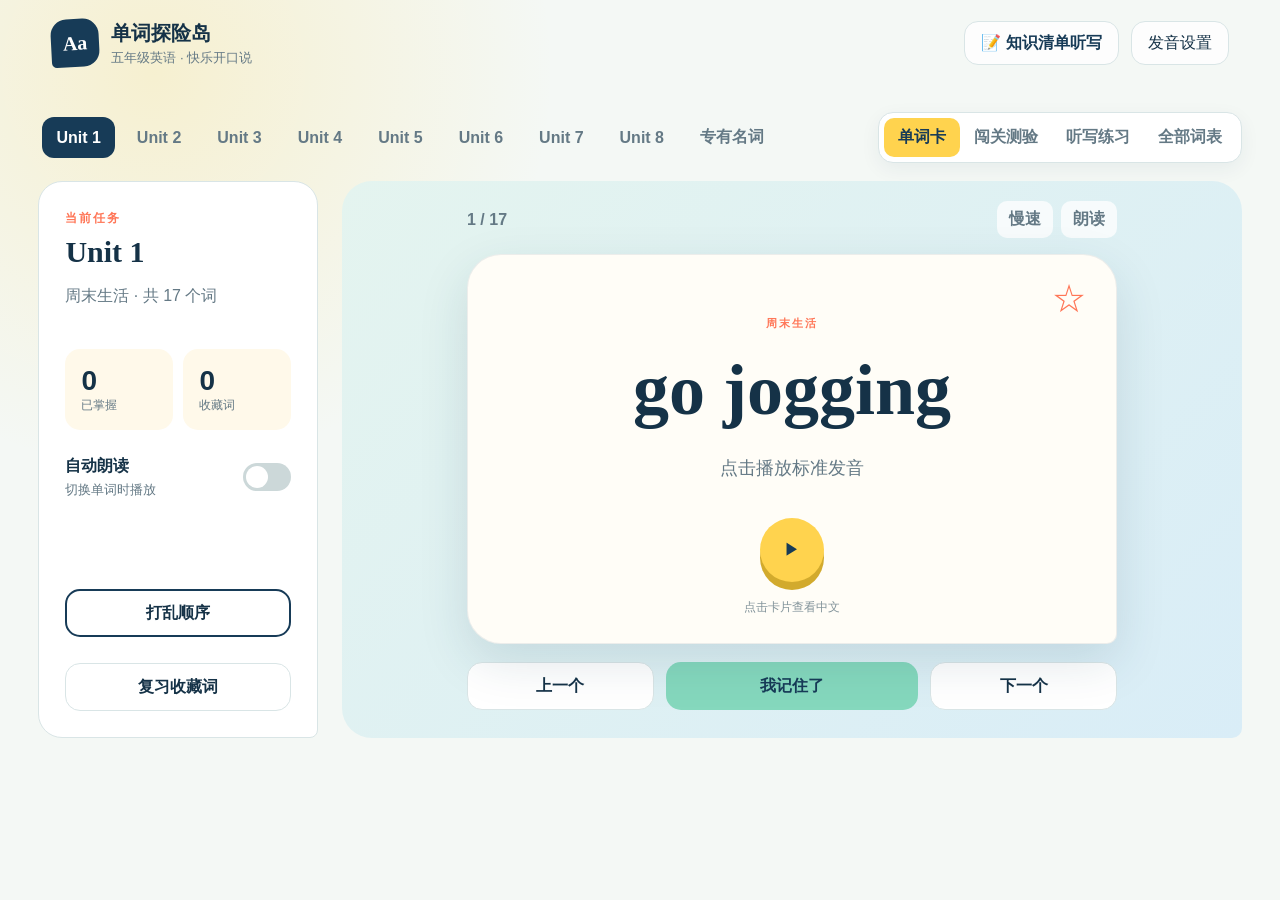
==== index.html @ b45df516 "feat: 优化听写卡片交互，添加重来本组按钮并更新相关逻辑" ====
<!doctype html>
<html lang="zh-CN">
<head>
  <meta charset="utf-8">
  <meta name="viewport" content="width=device-width, initial-scale=1">
  <meta name="theme-color" content="#173b57">
  <title>单词探险岛｜五年级英语</title>
  <link rel="stylesheet" href="styles.css">
</head>
<body>
  <div class="app-shell" data-screen-label="单词学习主页">
    <header class="topbar">
      <a class="brand" href="#" aria-label="回到首页">
        <span class="brand-mark" aria-hidden="true">Aa</span>
        <span><strong>单词探险岛</strong><small>五年级英语 · 快乐开口说</small></span>
      </a>
      <div class="top-actions">
        <a class="icon-button" href="zs.html" style="text-decoration:none;display:inline-flex;align-items:center;font-weight:700;color:var(--navy);gap:6px;" title="前往知识清单听写">📝 知识清单听写</a>
        <button class="icon-button" id="voiceSettingsBtn" type="button" aria-label="发音设置">发音设置</button>
      </div>
    </header>

    <main>
      <section class="control-deck" aria-label="学习控制">
        <div class="unit-tabs" id="unitTabs" role="tablist" aria-label="选择单元"></div>
        <div class="mode-switch" role="group" aria-label="学习模式">
          <button class="mode-button active" data-mode="learn" type="button">单词卡</button>
          <button class="mode-button" data-mode="quiz" type="button">闯关测验</button>
          <button class="mode-button" data-mode="dictation" type="button">听写练习</button>
          <button class="mode-button" data-mode="list" type="button">全部词表</button>
        </div>
      </section>

      <section id="learnView" class="learning-layout view active" aria-label="单词卡学习">
        <aside class="session-panel">
          <div><span class="panel-label">当前任务</span><h2 id="unitHeading">Unit 1</h2><p id="unitCount"></p></div>
          <div class="session-stats">
            <div><strong id="knownCount">0</strong><span>已掌握</span></div>
            <div><strong id="savedCount">0</strong><span>收藏词</span></div>
          </div>
          <label class="toggle-row"><span><strong>自动朗读</strong><small>切换单词时播放</small></span><input id="autoSpeak" type="checkbox"><i></i></label>
          <button class="shuffle-button" id="shuffleBtn" type="button">打乱顺序</button>
          <button class="nav-button" id="reviewBtn" type="button">复习收藏词</button>
        </aside>

        <div class="flashcard-stage">
          <div class="card-counter"><span id="cardPosition">1 / 1</span><div><button id="slowSpeakBtn" type="button">慢速</button><button id="speakBtn" type="button">朗读</button></div></div>
          <article class="flashcard" id="flashcard" tabindex="0" aria-label="单词卡，点击翻面" title="点击卡片翻面（空格）">
            <div class="card-face card-front">
              <button class="save-button" id="saveBtn" type="button" aria-label="收藏这个单词">☆</button>
              <span class="word-type" id="wordType">WORD</span>
              <h2 lang="en" id="wordText">go jogging</h2>
              <p class="phonetic" id="phoneticText">点击喇叭听发音</p>
              <button class="speaker-orb" id="cardSpeakBtn" type="button" aria-label="播放发音" title="播放发音（P）"><span aria-hidden="true">▶</span></button>
              <p class="flip-hint">点击卡片查看中文</p>
            </div>
            <div class="card-face card-back">
              <span class="word-type">MEANING</span>
              <h2 id="meaningText">去慢跑</h2>
              <p lang="en" id="backWord">go jogging</p>
              <button class="example-speak" id="exampleSpeakBtn" type="button" title="再听一遍（P）">再听一遍</button>
              <p class="flip-hint">点击卡片返回英文</p>
            </div>
          </article>
          <div class="card-actions">
            <button class="nav-button" id="prevBtn" type="button" title="上一个（←）">上一个</button>
            <button class="master-button" id="masterBtn" type="button">我记住了</button>
            <button class="nav-button" id="nextBtn" type="button" title="下一个（→）">下一个</button>
          </div>
        </div>
      </section>

      <section id="quizView" class="quiz-view view" aria-label="单词闯关测验">
        <div class="quiz-header"><div><span class="panel-label">QUICK CHALLENGE</span><h2>三选一闯关</h2></div><div class="quiz-score"><strong id="quizScore">0</strong><span>连续答对</span></div></div>
        <div class="quiz-card">
          <p id="quizPromptLabel">请选择正确的中文意思</p>
          <button class="quiz-word" id="quizSpeakBtn" type="button"><span id="quizWord">weekend</span><small>点击听发音</small></button>
          <div class="answer-grid" id="answerGrid"></div>
          <div class="quiz-feedback" id="quizFeedback" aria-live="polite"></div>
          <button class="primary-button quiz-next" id="quizNextBtn" type="button">下一题</button>
        </div>
      </section>

      <section id="dictationView" class="dictation-view paper-dictation view" aria-label="全册顺序听写">
        <div class="dictation-header">
          <div><span class="panel-label">LISTEN &amp; WRITE</span><h2 id="dictationTitle">全册顺序听写</h2><p>所有单词按原顺序，每 5 个一组。每个中文自动播报两遍。</p></div>
          <div class="dictation-settings">
            <label>分组<select id="dictationGroupSelect"></select></label>
            <label>两遍间隔<select id="dictationRepeatDelay"><option value="800">0.8 秒</option><option value="1200" selected>1.2 秒</option><option value="1800">1.8 秒</option></select></label>
            <label>下一词等待<select id="dictationNextDelay"><option value="3000">3 秒</option><option value="5000" selected>5 秒</option><option value="8000">8 秒</option><option value="12000">12 秒</option></select></label>
          </div>
        </div>
        <div class="flashcard-stage dictation-stage">
          <div class="card-counter dictation-meta"><strong id="dictationGroupLabel">第 1 组</strong><span><i id="dictationStatus"></i><b id="dictationPosition">1 / 5</b><button class="dictation-restart-btn" id="dictationRestartBtn" type="button" title="重来本组" aria-label="重来本组">↺</button></span></div>
          <div class="dictation-progress" id="dictationProgress" aria-hidden="true"></div>

          <article class="flashcard dictation-flashcard" id="dictationFlashcard" tabindex="0" aria-label="中文题目，点击卡片查看英文" title="点击卡片翻转（空格）">
            <div class="card-face card-front" id="dictationFront" aria-hidden="false">
              <span class="word-type">中文提示</span>
              <h2 id="dictationMeaning">去慢跑</h2>
              <button class="speaker-orb" id="dictationSpeakBtn" type="button" aria-label="重听中文两遍" title="重听中文两遍（R）"><span aria-hidden="true">▶</span></button>
              <p class="flip-hint">点击卡片查看英文</p>
            </div>
            <div class="card-face card-back" id="dictationAnswer" aria-hidden="true" aria-live="polite" inert>
              <span class="word-type">英文答案</span>
              <h2 lang="en" id="dictationWord">go jogging</h2>
              <button class="example-speak" id="dictationEnglishSpeakBtn" type="button" title="听英文发音（P）">听英文发音</button>
              <p class="flip-hint">点击卡片返回中文</p>
            </div>
          </article>

          <div class="card-actions dictation-actions">
            <button class="nav-button" id="dictationPrevBtn" type="button" title="上一题（←）">上一题</button>
            <button class="master-button" id="dictationAutoBtn" type="button">开始自动听写</button>
            <button class="nav-button" id="dictationNextBtn" type="button" title="下一题（→）">下一题</button>
          </div>
        </div>
      </section>

      <section id="listView" class="list-view view" aria-label="全部单词列表">
        <div class="list-toolbar"><div><span class="panel-label">WORD LIBRARY</span><h2 id="listTitle">Unit 1 全部单词</h2></div><label class="search-box"><span>搜索</span><input id="searchInput" type="search" placeholder="输入英文或中文"></label></div>
        <div class="word-grid" id="wordGrid"></div>
      </section>
    </main>
  </div>

  <dialog id="voiceDialog">
    <form method="dialog">
      <div class="dialog-head"><div><span class="panel-label">VOICE</span><h2>发音设置</h2></div><button value="cancel" aria-label="关闭">×</button></div>
      <label>口音<select id="accentSelect"><option value="en-US">美式英语</option><option value="en-GB">英式英语</option></select></label>
      <label>语速<input id="rateRange" type="range" min="0.45" max="1.1" value="0.70" step="0.05"><output id="rateOutput">0.70×</output></label>
      <p>发音由浏览器语音引擎提供，不需要上传录音。</p>
      <button class="primary-button" value="confirm">完成</button>
    </form>
  </dialog>

  <div class="toast" id="toast" role="status" aria-live="polite"></div>
  <script src="words.js"></script>
  <script src="flashcard.js"></script>
  <script src="app.js"></script>
</body>
</html>
---- styles.css ----
:root {
  --navy:#173b57;
  --ink:#153247;
  --cream:#fff9ea;
  --paper:#fffdf7;
  --yellow:#ffd34e;
  --orange:#ff7657;
  --mint:#85d8bd;
  --blue:#6fbde2;
  --line:#d9e5e6;
  --muted:#647985;
  --shadow:0 18px 50px rgba(23,59,87,.13);
  font-family:"Avenir Next","Trebuchet MS",-apple-system,"PingFang SC","Microsoft YaHei",sans-serif;
  color:var(--ink);
  background:#f4f8f5
}

* {
  box-sizing:border-box
}

body {
  margin:0;
  min-width:320px;
  background:radial-gradient(circle at 12% 8%,rgba(255,211,78,.22),transparent 25rem),#f4f8f5
}

button,input,select {
  font:inherit
}

button {
  color:inherit
}

button:focus-visible,input:focus-visible,select:focus-visible,.flashcard:focus-visible {
  outline:4px solid rgba(255,118,87,.35);
  outline-offset:3px
}

.app-shell {
  max-width:1500px;
  margin:auto;
  min-height:100vh
}

.topbar {
  height:86px;
  padding:0 clamp(20px,4vw,64px);
  display:flex;
  align-items:center;
  justify-content:space-between
}

.brand {
  display:flex;
  align-items:center;
  gap:12px;
  color:inherit;
  text-decoration:none
}

.brand-mark {
  display:grid;
  place-items:center;
  width:48px;
  height:48px;
  background:var(--navy);
  color:white;
  border-radius:16px 16px 16px 5px;
  font:900 20px/1 Georgia,serif;
  transform:rotate(-3deg)
}

.brand strong,.brand small {
  display:block
}

.brand strong {
  font-size:20px
}

.brand small {
  color:var(--muted);
  margin-top:2px
}

.top-actions {
  display:flex;
  gap:12px;
  align-items:center
}

.icon-button {
  border:1px solid var(--line);
  background:rgba(255,255,255,.8);
  height:44px;
  border-radius:14px;
  cursor:pointer;
  padding:0 16px
}

.hero {
  margin:0 clamp(16px,3vw,48px);
  padding:clamp(28px,5vw,70px);
  background:var(--navy);
  color:white;
  border-radius:38px 38px 12px 38px;
  display:grid;
  grid-template-columns:1.05fr .95fr;
  gap:clamp(32px,6vw,90px);
  position:relative;
  overflow:hidden
}

.hero:after {
  content:"";
  position:absolute;
  width:310px;
  height:310px;
  border:2px dashed rgba(255,255,255,.16);
  border-radius:50%;
  right:-110px;
  top:-130px
}

.eyebrow,.panel-label {
  letter-spacing:.15em;
  font-weight:900;
  font-size:12px
}

.eyebrow {
  color:var(--yellow)
}

.hero h1 {
  font-family:Georgia,"Songti SC",serif;
  font-size:clamp(42px,6vw,76px);
  line-height:.98;
  margin:16px 0 24px;
  letter-spacing:-.045em
}

.hero h1 em {
  font-style:normal;
  color:var(--yellow)
}

.hero-copy>p:last-of-type {
  max-width:520px;
  color:#d9e8ec;
  font-size:17px;
  line-height:1.8
}

.hero-actions {
  display:flex;
  gap:12px;
  flex-wrap:wrap;
  margin-top:30px
}

.primary-button,.secondary-button,.shuffle-button,.nav-button,.master-button {
  min-height:48px;
  border-radius:15px;
  border:0;
  padding:0 22px;
  font-weight:900;
  cursor:pointer
}

.primary-button {
  background:var(--yellow);
  color:var(--navy);
  box-shadow:0 7px 0 #cba42b
}

.secondary-button {
  background:transparent;
  color:white;
  border:1px solid rgba(255,255,255,.35)
}

.route-card {
  align-self:center;
  background:var(--paper);
  color:var(--ink);
  padding:28px;
  border-radius:26px 26px 8px 26px;
  box-shadow:0 28px 60px rgba(0,0,0,.18);
  position:relative;
  z-index:1
}

.route-meta {
  display:flex;
  justify-content:space-between;
  font-weight:800
}

.route-track {
  height:12px;
  background:#dfeaec;
  border-radius:99px;
  margin:40px 0 22px;
  position:relative
}

.route-fill {
  height:100%;
  width:0;
  background:var(--orange);
  border-radius:inherit;
  transition:width .5s
}

.route-boat {
  position:absolute;
  top:50%;
  left:0;
  transform:translate(-50%,-50%) rotate(-8deg);
  display:grid;
  place-items:center;
  width:38px;
  height:38px;
  background:var(--yellow);
  border:3px solid var(--paper);
  border-radius:50%;
  color:var(--navy);
  transition:left .5s
}

.route-stops {
  display:flex;
  gap:4px
}

.route-stops span {
  flex:1;
  min-width:0;
  text-align:center;
  font-size:10px;
  color:var(--muted);
  font-weight:800
}

.route-card p {
  margin:24px 0 0;
  color:var(--muted);
  line-height:1.6
}

.control-deck {
  margin:26px clamp(16px,3vw,48px) 18px;
  display:flex;
  justify-content:space-between;
  gap:20px;
  align-items:center
}

.unit-tabs {
  display:flex;
  gap:8px;
  overflow:auto;
  padding:4px
}

.unit-tab,.mode-button {
  border:0;
  background:transparent;
  cursor:pointer;
  white-space:nowrap;
  font-weight:800
}

.unit-tab {
  padding:10px 14px;
  border-radius:12px;
  color:var(--muted)
}

.unit-tab.active {
  background:var(--navy);
  color:white
}

.mode-switch {
  display:flex;
  background:white;
  border:1px solid var(--line);
  padding:5px;
  border-radius:15px;
  box-shadow:0 6px 20px rgba(23,59,87,.06)
}

.mode-button {
  padding:9px 14px;
  border-radius:10px;
  color:var(--muted)
}

.mode-button.active {
  background:var(--yellow);
  color:var(--navy)
}

.view {
  display:none
}

.view.active {
  display:grid
}

.learning-layout {
  grid-template-columns:280px minmax(0,1fr);
  gap:24px;
  margin:0 clamp(16px,3vw,48px) 50px
}

.session-panel {
  background:white;
  border:1px solid var(--line);
  border-radius:24px 24px 8px 24px;
  padding:26px;
  display:flex;
  flex-direction:column;
  gap:26px
}

.panel-label {
  color:var(--orange)
}

.session-panel h2,.list-toolbar h2,.quiz-header h2 {
  font:800 30px/1.15 Georgia,"Songti SC",serif;
  margin:8px 0
}

.session-panel p {
  color:var(--muted)
}

.session-stats {
  display:grid;
  grid-template-columns:1fr 1fr;
  gap:10px
}

.session-stats div {
  background:var(--cream);
  padding:16px;
  border-radius:15px
}

.session-stats strong,.session-stats span {
  display:block
}

.session-stats strong {
  font-size:28px
}

.session-stats span {
  font-size:12px;
  color:var(--muted)
}

.toggle-row {
  display:flex;
  justify-content:space-between;
  align-items:center;
  cursor:pointer
}

.toggle-row strong,.toggle-row small {
  display:block
}

.toggle-row small {
  color:var(--muted);
  margin-top:4px
}

.toggle-row input {
  position:absolute;
  opacity:0
}

.toggle-row i {
  width:48px;
  height:28px;
  background:#ccd8d9;
  border-radius:99px;
  position:relative;
  transition:.2s
}

.toggle-row i:after {
  content:"";
  position:absolute;
  width:22px;
  height:22px;
  background:white;
  border-radius:50%;
  left:3px;
  top:3px;
  transition:.2s
}

.toggle-row input:checked+i {
  background:var(--mint)
}

.toggle-row input:checked+i:after {
  left:23px
}

.shuffle-button {
  margin-top:auto;
  background:white;
  border:2px solid var(--navy)
}

.flashcard-stage {
  min-width:0;
  background:linear-gradient(135deg,#e4f4ef,#d9edf7);
  border-radius:30px 30px 10px 30px;
  padding:20px clamp(18px,4vw,48px) 28px;
  display:flex;
  flex-direction:column;
  align-items:center
}

.card-counter {
  width:min(100%,650px);
  display:flex;
  justify-content:space-between;
  align-items:center;
  color:var(--muted);
  font-weight:800
}

.card-counter div {
  display:flex;
  gap:8px
}

.card-counter button {
  border:0;
  background:rgba(255,255,255,.75);
  padding:8px 12px;
  border-radius:10px;
  cursor:pointer
}

.flashcard {
  width:min(100%,650px);
  height:390px;
  margin:16px auto 18px;
  position:relative;
  transform-style:preserve-3d;
  transition:transform .5s;
  cursor:pointer
}

.flashcard.flipped {
  transform:rotateY(180deg)
}

.card-face {
  position:absolute;
  inset:0;
  backface-visibility:hidden;
  background:var(--paper);
  border-radius:34px 34px 10px 34px;
  box-shadow:var(--shadow);
  display:flex;
  flex-direction:column;
  align-items:center;
  justify-content:center;
  padding:38px;
  text-align:center;
  border:1px solid rgba(23,59,87,.08)
}

.card-back {
  transform:rotateY(180deg);
  background:var(--navy);
  color:white
}

.save-button {
  position:absolute;
  right:24px;
  top:20px;
  border:0;
  background:transparent;
  font-size:34px;
  color:var(--orange);
  cursor:pointer
}

.save-button.saved {
  color:var(--orange)
}

.word-type {
  font-size:11px;
  letter-spacing:.18em;
  font-weight:900;
  color:var(--orange)
}

.card-face h2 {
  font:800 clamp(42px,6vw,72px)/1.05 Georgia,"Times New Roman",serif;
  margin:22px 0 10px;
  max-width:100%;
  overflow-wrap:anywhere
}

.card-back h2 {
  font-family:"Avenir Next","PingFang SC",sans-serif;
  font-size:clamp(34px,5vw,56px)
}

.phonetic,.card-back>p {
  color:var(--muted);
  font-size:18px
}

.card-back>p {
  color:#cfe0e7
}

.speaker-orb {
  width:64px;
  height:64px;
  border-radius:50%;
  border:0;
  background:var(--yellow);
  color:var(--navy);
  cursor:pointer;
  box-shadow:0 8px 0 #d2aa2d;
  margin-top:20px
}

.example-speak {
  border:1px solid rgba(255,255,255,.35);
  color:white;
  background:transparent;
  border-radius:12px;
  padding:10px 16px;
  cursor:pointer
}

.flip-hint {
  position:absolute;
  bottom:15px!important;
  font-size:12px!important;
  color:#82939a!important
}

.card-actions {
  display:grid;
  grid-template-columns:1fr 1.35fr 1fr;
  gap:12px;
  width:min(100%,650px)
}

.nav-button {
  background:white;
  border:1px solid var(--line)
}

.master-button {
  background:var(--mint);
  color:var(--navy)
}

.master-button.mastered {
  background:var(--navy);
  color:white
}

.quiz-view,.list-view {
  margin:0 clamp(16px,3vw,48px) 50px
}

.quiz-view.active {
  display:block
}

.quiz-header,.list-toolbar {
  display:flex;
  justify-content:space-between;
  align-items:end;
  margin:30px 0 18px
}

.quiz-score {
  background:var(--yellow);
  padding:12px 20px;
  border-radius:16px;
  text-align:center
}

.quiz-score strong,.quiz-score span {
  display:block
}

.quiz-score strong {
  font-size:28px
}

.quiz-score span {
  font-size:11px
}

.quiz-card {
  max-width:780px;
  margin:auto;
  background:white;
  border:1px solid var(--line);
  border-radius:30px 30px 10px 30px;
  padding:clamp(24px,5vw,56px);
  text-align:center;
  box-shadow:var(--shadow)
}

.quiz-card>p {
  color:var(--muted)
}

.quiz-word {
  border:0;
  background:transparent;
  display:flex;
  flex-direction:column;
  margin:20px auto 36px;
  cursor:pointer
}

.quiz-word span {
  font:800 clamp(38px,6vw,64px)/1.1 Georgia,serif
}

.quiz-word small {
  color:var(--orange);
  margin-top:8px
}

.answer-grid {
  display:grid;
  grid-template-columns:repeat(3,1fr);
  gap:12px
}

.answer-button {
  min-height:80px;
  border:2px solid var(--line);
  background:var(--paper);
  border-radius:16px;
  padding:12px;
  cursor:pointer;
  font-weight:800
}

.answer-button:hover {
  border-color:var(--blue)
}

.answer-button.correct {
  background:#d8f4e7;
  border-color:#54b98e
}

.answer-button.wrong {
  background:#ffe1dc;
  border-color:var(--orange)
}

.quiz-feedback {
  min-height:48px;
  padding:15px;
  font-weight:800
}

.quiz-next {
  display:none;
  margin:auto
}

.quiz-next.show {
  display:block
}

.list-view.active {
  display:block
}

.search-box {
  display:flex;
  align-items:center;
  gap:10px;
  background:white;
  border:1px solid var(--line);
  padding:8px 14px;
  border-radius:14px
}

.search-box span {
  font-size:12px;
  color:var(--muted)
}

.search-box input {
  border:0;
  outline:0;
  background:transparent;
  min-width:220px
}

.word-grid {
  display:grid;
  grid-template-columns:repeat(3,1fr);
  gap:12px
}

.word-row {
  background:white;
  border:1px solid var(--line);
  padding:17px;
  border-radius:16px;
  display:grid;
  grid-template-columns:1fr auto;
  gap:8px;
  align-items:center
}

.word-row strong,.word-row span {
  display:block
}

.word-row strong {
  font-family:Georgia,serif;
  font-size:19px
}

.word-row span {
  color:var(--muted);
  margin-top:5px
}

.word-row button {
  width:42px;
  height:42px;
  border-radius:50%;
  border:0;
  background:var(--cream);
  cursor:pointer
}

dialog {
  border:0;
  border-radius:26px;
  padding:0;
  box-shadow:0 30px 90px rgba(0,0,0,.25);
  width:min(90vw,460px)
}

dialog::backdrop {
  background:rgba(12,35,50,.55);
  backdrop-filter:blur(4px)
}

dialog form {
  padding:28px;
  display:grid;
  gap:22px
}

.dialog-head {
  display:flex;
  justify-content:space-between
}

.dialog-head h2 {
  margin:5px 0
}

.dialog-head button {
  border:0;
  background:transparent;
  font-size:28px;
  cursor:pointer
}

dialog label {
  display:grid;
  gap:9px;
  font-weight:800
}

dialog select {
  padding:12px;
  border:1px solid var(--line);
  border-radius:12px;
  background:white
}

dialog output {
  color:var(--orange)
}

dialog p {
  font-size:13px;
  color:var(--muted);
  line-height:1.6
}

.toast {
  position:fixed;
  left:50%;
  bottom:24px;
  transform:translate(-50%,30px);
  background:var(--navy);
  color:white;
  padding:12px 20px;
  border-radius:14px;
  opacity:0;
  pointer-events:none;
  transition:.25s;
  z-index:10
}

.toast.show {
  opacity:1;
  transform:translate(-50%,0)
}

@media(max-width:900px) {
  .hero {
    grid-template-columns:1fr
  }
  .learning-layout {
    grid-template-columns:1fr
  }
  .session-panel {
    display:grid;
    grid-template-columns:1fr 1fr;
    align-items:center
  }
  .session-panel .shuffle-button {
    margin:0
  }
  .control-deck {
    align-items:stretch;
    flex-direction:column
  }
  .word-grid {
    grid-template-columns:repeat(2,1fr)
  }
}

@media(max-width:620px) {
  .topbar {
    height:74px
  }
  .brand small,.icon-button {
    display:none
  }
  .hero {
    border-radius:26px 26px 8px 26px;
    padding:28px 22px
  }
  .hero h1 {
    font-size:42px
  }
  .hero-actions>* {
    width:100%
  }
  .route-card {
    padding:20px
  }
  .control-deck {
    margin-top:14px
  }
  .mode-switch>* {
    flex:1
  }
  .mode-button {
    font-size:13px;
    padding:9px 7px
  }
  .learning-layout {
    gap:12px
  }
  .session-panel {
    grid-template-columns:1fr 1fr;
    padding:18px;
    gap:14px
  }
  .session-panel>div:first-child,.toggle-row {
    grid-column:1/-1
  }
  .flashcard-stage {
    padding:14px 12px 22px
  }
  .flashcard {
    height:360px
  }
  .card-face {
    padding:26px 18px
  }
  .card-actions {
    grid-template-columns:1fr 1fr
  }
  .master-button {
    grid-column:1/-1;
    grid-row:1
  }
  .answer-grid {
    grid-template-columns:1fr
  }
  .quiz-header,.list-toolbar {
    align-items:stretch;
    flex-direction:column;
    gap:12px
  }
  .search-box input {
    min-width:0;
    width:100%
  }
  .word-grid {
    grid-template-columns:1fr
  }
  .route-stops span {
    font-size:8px
  }
}

@media(prefers-reduced-motion:reduce) {
  * {
    scroll-behavior:auto!important;
    transition:none!important
  }
}

.control-deck.dictation-mode {
  justify-content:flex-end
}

.control-deck.dictation-mode .unit-tabs {
  display:none
}

.dictation-view {
  margin:0 clamp(16px,3vw,48px) 50px
}

.dictation-view.active {
  display:block
}

.dictation-header {
  display:flex;
  justify-content:space-between;
  align-items:end;
  gap:24px;
  margin:30px 0 18px
}

.dictation-header h2 {
  font:800 30px/1.15 Georgia,"Songti SC",serif;
  margin:8px 0
}

.dictation-header p {
  margin:0;
  color:var(--muted)
}

.dictation-settings {
  display:flex;
  gap:10px;
  flex-wrap:wrap;
  justify-content:flex-end
}

.dictation-settings label {
  display:grid;
  gap:5px;
  color:var(--muted);
  font-size:11px;
  font-weight:800
}

.dictation-settings select {
  min-height:42px;
  border:1px solid var(--line);
  background:white;
  border-radius:12px;
  padding:0 12px;
  color:var(--ink);
  font-weight:800
}

.dictation-card {
  max-width:780px;
  margin:auto;
  background:linear-gradient(135deg,#fffdf7,#fff8df);
  border:1px solid var(--line);
  border-radius:30px 30px 10px 30px;
  padding:clamp(24px,5vw,54px);
  box-shadow:var(--shadow);
  text-align:center
}

.dictation-meta {
  display:flex;
  justify-content:space-between;
  color:var(--muted)
}

.dictation-meta span {
  display:flex;
  gap:12px;
  align-items:center
}

.dictation-meta i {
  font-style:normal;
  font-size:12px
}

.dictation-meta i.running {
  color:var(--orange);
  font-weight:900
}

.dictation-progress {
  display:grid;
  grid-template-columns:repeat(5,1fr);
  gap:8px;
  margin:18px 0 36px
}

.dictation-progress span {
  height:7px;
  border-radius:99px;
  background:#dce6e7
}

.dictation-progress span.current {
  background:var(--yellow)
}

.dictation-progress span.done {
  background:var(--mint)
}

.dictation-prompt {
  border:0;
  background:transparent;
  display:flex;
  flex-direction:column;
  align-items:center;
  margin:auto;
  cursor:pointer
}

.dictation-prompt span {
  font-weight:900;
  font-size:clamp(36px,6vw,62px);
  line-height:1.35
}

.dictation-prompt small {
  margin-top:12px;
  color:var(--orange)
}

.dictation-hint {
  color:var(--muted);
  margin:26px 0 16px
}

.dictation-answer {
  min-height:120px;
  background:var(--navy);
  color:white;
  border-radius:22px 22px 7px 22px;
  padding:20px;
  display:flex;
  flex-direction:column;
  align-items:center;
  justify-content:center;
  gap:8px;
  opacity:0;
  visibility:hidden;
  transform:translateY(8px);
  transition:.22s
}

.dictation-answer.show {
  opacity:1;
  visibility:visible;
  transform:none
}

.dictation-answer span {
  color:#cfe0e7;
  font-size:12px
}

.dictation-answer strong {
  font:800 clamp(28px,5vw,44px)/1.1 Georgia,serif
}

.dictation-answer button {
  border:1px solid rgba(255,255,255,.35);
  background:transparent;
  color:white;
  border-radius:10px;
  padding:8px 12px;
  cursor:pointer
}

.dictation-actions {
  display:grid;
  grid-template-columns:1fr 1.6fr 1fr;
  gap:12px;
  margin-top:20px
}

.dictation-restart-btn {
  display:inline-flex;
  align-items:center;
  justify-content:center;
  width:22px;
  height:22px;
  border:1px solid var(--line);
  background:var(--paper);
  color:var(--muted);
  border-radius:6px;
  font-size:13px;
  line-height:1;
  cursor:pointer;
  padding:0;
  transition:all .15s ease;
  vertical-align:middle;
}

.dictation-restart-btn:hover {
  color:var(--navy);
  border-color:var(--blue);
  background:white;
  transform:rotate(-45deg);
}

@media(max-width:620px) {
  .dictation-header {
    align-items:stretch;
    flex-direction:column
  }
  .dictation-settings {
    justify-content:stretch
  }
  .dictation-settings label {
    flex:1;
    min-width:120px
  }
  .dictation-card {
    padding:22px 16px
  }
  .dictation-actions {
    grid-template-columns:1fr 1fr
  }
  .dictation-actions .master-button {
    grid-column:1/-1;
    grid-row:1
  }
  .mode-switch {
    overflow-x:auto
  }
  .mode-button {
    min-width:max-content
  }
}

/* 两个听写页面共用卡片尺寸、排版与控制布局。 */
.paper-dictation .dictation-header {
  gap: 16px;
  margin: 20px 0 14px;
}

.paper-dictation .dictation-header h2 {
  font-size: clamp(22px, 2.2vw, 28px);
}

.paper-dictation .dictation-header p {
  font-size: 14px;
  line-height: 1.5;
}

.dictation-stage {
  max-width: 780px;
  margin: auto;
}

.paper-dictation .dictation-meta {
  flex-wrap: wrap;
  gap: 6px 12px;
  font-size: 14px;
}

.paper-dictation .dictation-meta > span {
  max-width: 100%;
  margin-left: auto;
  flex-wrap: wrap;
  justify-content: flex-end;
  gap: 4px 10px;
  text-align: right;
}

.paper-dictation .dictation-meta b {
  white-space: nowrap;
}

.paper-dictation .dictation-progress {
  width: min(100%, 650px);
  gap: 6px;
  margin: 12px 0 0;
}

.paper-dictation .dictation-badge {
  margin-bottom: 8px;
}

/* 沿用 styles.css 的翻转动画和固定高度，仅适配较长的短语与句型。 */
.dictation-flashcard .card-face h2 {
  font-size: clamp(24px, 3.4vw, 36px);
  line-height: 1.35;
  margin: 16px 0 8px;
  text-wrap: pretty;
}

.dictation-flashcard .card-front h2 {
  font-family: inherit;
}

.dictation-flashcard .card-back h2 {
  font-family: Georgia, "Times New Roman", serif;
  font-size: clamp(20px, 2.8vw, 32px);
}

.dictation-flashcard .flip-hint {
  margin: 0;
}

.dictation-flashcard .example-speak {
  min-height: 44px;
}

.paper-dictation .dictation-actions {
  margin-top: 0;
  grid-template-columns: minmax(0, 1fr) minmax(0, 1.6fr) minmax(0, 1fr);
  gap: 8px;
}

.paper-dictation .dictation-actions button {
  min-width: 0;
  min-height: 44px;
  padding: 10px 8px;
  font-size: 14px;
}

.paper-dictation .dictation-actions .master-button {
  grid-column: auto;
  grid-row: auto;
}

@media (max-width: 620px) {
  .paper-dictation .dictation-actions {
    gap: 6px;
  }
}
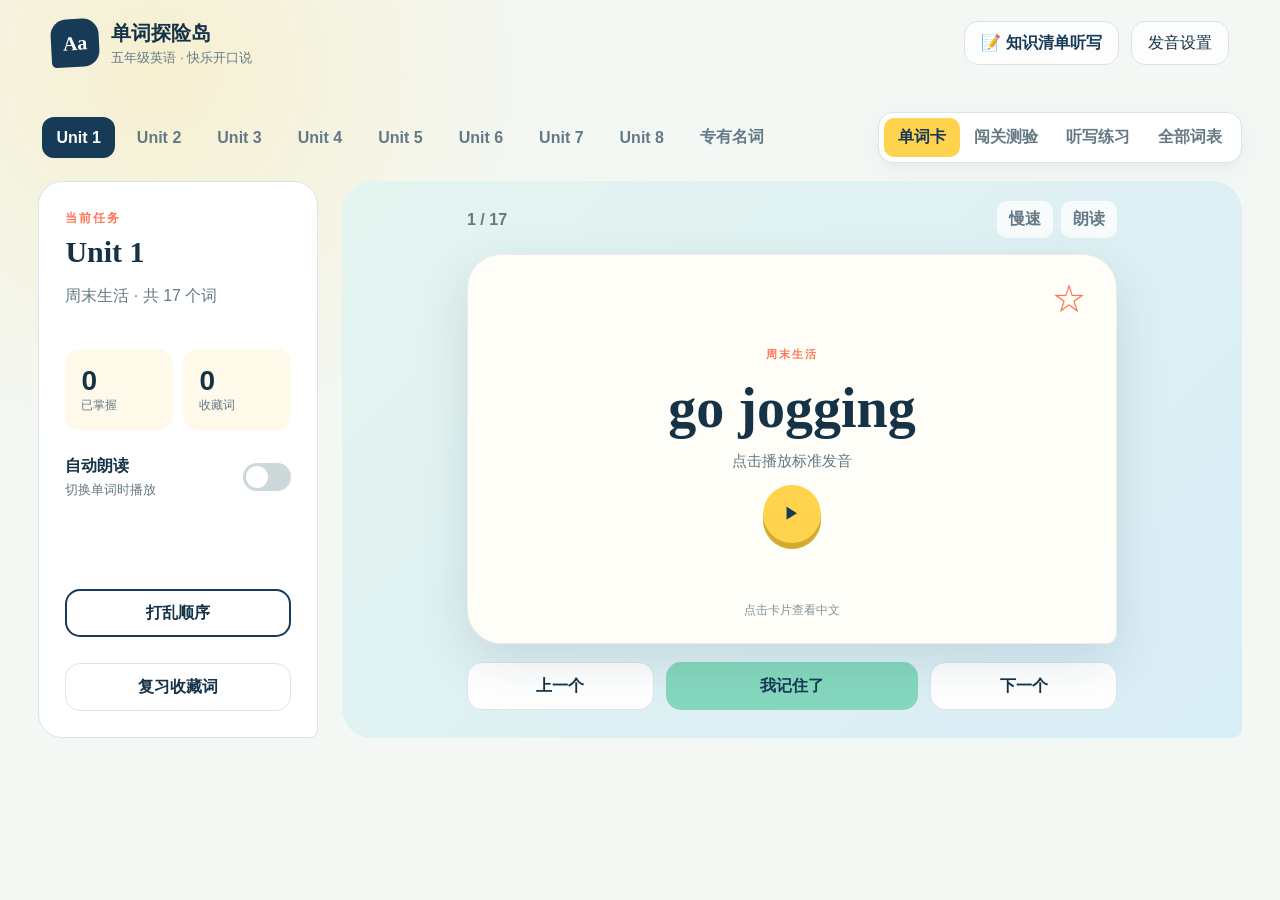
==== commit 2142c3ef: "feat: add speech synthesis support and print functionality - Introduced speech.js for handling speec" ====
--- a/index.html
+++ b/index.html
@@ -136,7 +136,9 @@
 
   <div class="toast" id="toast" role="status" aria-live="polite"></div>
   <script src="words.js"></script>
+  <script src="speech.js"></script>
   <script src="flashcard.js"></script>
+  <script src="dictation.js"></script>
   <script src="app.js"></script>
 </body>
 </html>
--- a/styles.css
+++ b/styles.css
@@ -480,7 +480,7 @@
   flex-direction:column;
   align-items:center;
   justify-content:center;
-  padding:38px;
+  padding:28px 24px 36px;
   text-align:center;
   border:1px solid rgba(23,59,87,.08)
 }
@@ -514,36 +514,56 @@
 }
 
 .card-face h2 {
-  font:800 clamp(42px,6vw,72px)/1.05 Georgia,"Times New Roman",serif;
-  margin:22px 0 10px;
+  font:800 clamp(32px,5vw,56px)/1.15 Georgia,"Times New Roman",serif;
+  margin:14px 0 6px;
   max-width:100%;
-  overflow-wrap:anywhere
+  overflow-wrap:anywhere;
+  text-wrap:pretty
+}
+
+.card-face h2.long-word {
+  font-size:clamp(24px,3.8vw,38px);
+  line-height:1.2
+}
+
+.card-face h2.xlong-word {
+  font-size:clamp(20px,3vw,28px);
+  line-height:1.25
 }
 
 .card-back h2 {
   font-family:"Avenir Next","PingFang SC",sans-serif;
-  font-size:clamp(34px,5vw,56px)
-}
-
-.phonetic,.card-back>p {
+  font-size:clamp(30px,4.5vw,46px);
+  margin:14px 0 6px
+}
+
+.card-back h2.long-meaning {
+  font-size:clamp(22px,3.2vw,32px)
+}
+
+.phonetic {
   color:var(--muted);
-  font-size:18px
+  font-size:15px;
+  margin:4px 0 0;
+  line-height:1.4
 }
 
 .card-back>p {
-  color:#cfe0e7
+  color:#cfe0e7;
+  font-size:16px;
+  margin:4px 0 12px
 }
 
 .speaker-orb {
-  width:64px;
-  height:64px;
+  width:58px;
+  height:58px;
   border-radius:50%;
   border:0;
   background:var(--yellow);
   color:var(--navy);
   cursor:pointer;
-  box-shadow:0 8px 0 #d2aa2d;
-  margin-top:20px
+  box-shadow:0 6px 0 #d2aa2d;
+  margin-top:14px
 }
 
 .example-speak {
@@ -557,9 +577,10 @@
 
 .flip-hint {
   position:absolute;
-  bottom:15px!important;
+  bottom:12px!important;
   font-size:12px!important;
-  color:#82939a!important
+  color:#82939a!important;
+  pointer-events:none
 }
 
 .card-actions {
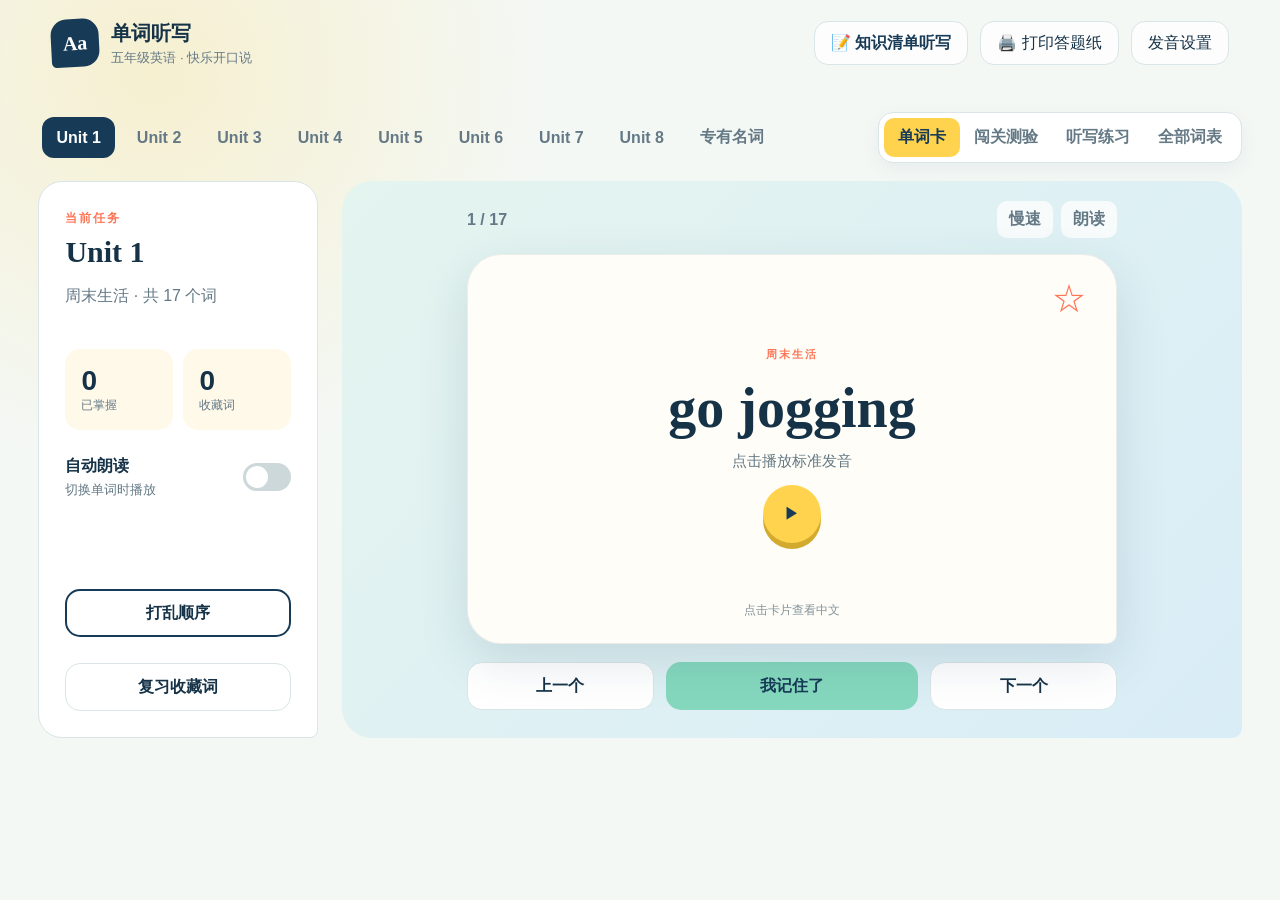
==== commit 69ef13fc: "feat: 添加打印答题纸功能，优化单词页和知识清单页的打印逻辑" ====
--- a/index.html
+++ b/index.html
@@ -4,7 +4,7 @@
   <meta charset="utf-8">
   <meta name="viewport" content="width=device-width, initial-scale=1">
   <meta name="theme-color" content="#173b57">
-  <title>单词探险岛｜五年级英语</title>
+  <title>单词听写｜五年级英语</title>
   <link rel="stylesheet" href="styles.css">
 </head>
 <body>
@@ -12,10 +12,11 @@
     <header class="topbar">
       <a class="brand" href="#" aria-label="回到首页">
         <span class="brand-mark" aria-hidden="true">Aa</span>
-        <span><strong>单词探险岛</strong><small>五年级英语 · 快乐开口说</small></span>
+        <span><strong>单词听写</strong><small>五年级英语 · 快乐开口说</small></span>
       </a>
       <div class="top-actions">
         <a class="icon-button" href="zs.html" style="text-decoration:none;display:inline-flex;align-items:center;font-weight:700;color:var(--navy);gap:6px;" title="前往知识清单听写">📝 知识清单听写</a>
+        <button class="icon-button" id="printSheetBtn" type="button" title="打印当前单元的单词听写答题纸（不含答案）">🖨️ 打印答题纸</button>
         <button class="icon-button" id="voiceSettingsBtn" type="button" aria-label="发音设置">发音设置</button>
       </div>
     </header>
@@ -135,10 +136,13 @@
   </dialog>
 
   <div class="toast" id="toast" role="status" aria-live="polite"></div>
+  <!-- 打印答题纸：仅在打印时显示，由 print.js 按单元生成 -->
+  <section class="print-sheet" id="printSheet" aria-hidden="true"></section>
   <script src="words.js"></script>
   <script src="speech.js"></script>
   <script src="flashcard.js"></script>
   <script src="dictation.js"></script>
+  <script src="print.js"></script>
   <script src="app.js"></script>
 </body>
 </html>
--- a/styles.css
+++ b/styles.css
@@ -1308,3 +1308,132 @@
     gap: 6px;
   }
 }
+
+/* 打印答题纸（两个页面共用，由 print.js 生成）：屏幕上隐藏，打印时只输出答题纸 */
+.print-sheet {
+  display: none;
+}
+
+@media print {
+  @page {
+    size: A4;
+    margin: 10mm 12mm 8mm;
+  }
+
+  html, body {
+    background: white !important;
+    color: #000;
+  }
+
+  .app-shell, dialog, .toast {
+    display: none !important;
+  }
+
+  .print-sheet {
+    display: block;
+    font-family: "PingFang SC", "Microsoft YaHei", "Songti SC", sans-serif;
+    color: #000;
+  }
+
+  .print-page {
+    break-after: page;
+    page-break-after: always;
+  }
+
+  .print-page:last-child {
+    break-after: auto;
+    page-break-after: auto;
+  }
+
+  .print-head {
+    display: flex;
+    justify-content: space-between;
+    align-items: flex-end;
+    gap: 16px;
+    border-bottom: 2px solid #000;
+    padding-bottom: 4px;
+    margin-bottom: 6px;
+  }
+
+  .print-head h1 {
+    font-size: 18px;
+    margin: 0;
+  }
+
+  .print-head p {
+    margin: 3px 0 0;
+    font-size: 12px;
+    color: #333;
+  }
+
+  .print-head .print-info {
+    font-size: 13px;
+    color: #000;
+    white-space: nowrap;
+  }
+
+  .print-section {
+    font-size: 14px;
+    font-weight: 800;
+    margin: 12px 0 5px;
+    break-after: avoid;
+  }
+
+  .print-note {
+    margin: 6px 0 0;
+    font-size: 12px;
+    color: #444;
+  }
+
+  /* 中文提示与书写线并排放在同一行，一个单元尽量控制在一页内 */
+  .print-list {
+    list-style: none;
+    margin: 0;
+    padding: 0;
+    display: grid;
+    gap: 3px 20px;
+  }
+
+  .print-double {
+    grid-template-columns: 1fr 1fr;
+  }
+
+  .print-item {
+    display: grid;
+    grid-template-columns: 22px auto minmax(38%, 1fr);
+    align-items: end;
+    column-gap: 5px;
+    font-size: 13.5px;
+    min-height: 30px;
+    break-inside: avoid;
+    page-break-inside: avoid;
+  }
+
+  .print-item b {
+    font-weight: 700;
+  }
+
+  .print-item b::after {
+    content: ".";
+  }
+
+  .print-zh {
+    line-height: 1.3;
+    padding-bottom: 3px;
+  }
+
+  .print-line {
+    height: 24px;
+    border-bottom: 1px solid #444;
+  }
+
+  /* 宽松版式：条目少的单词页用，行更高字略大 */
+  .print-roomy .print-item {
+    font-size: 15px;
+    min-height: 38px;
+  }
+
+  .print-roomy .print-line {
+    height: 30px;
+  }
+}
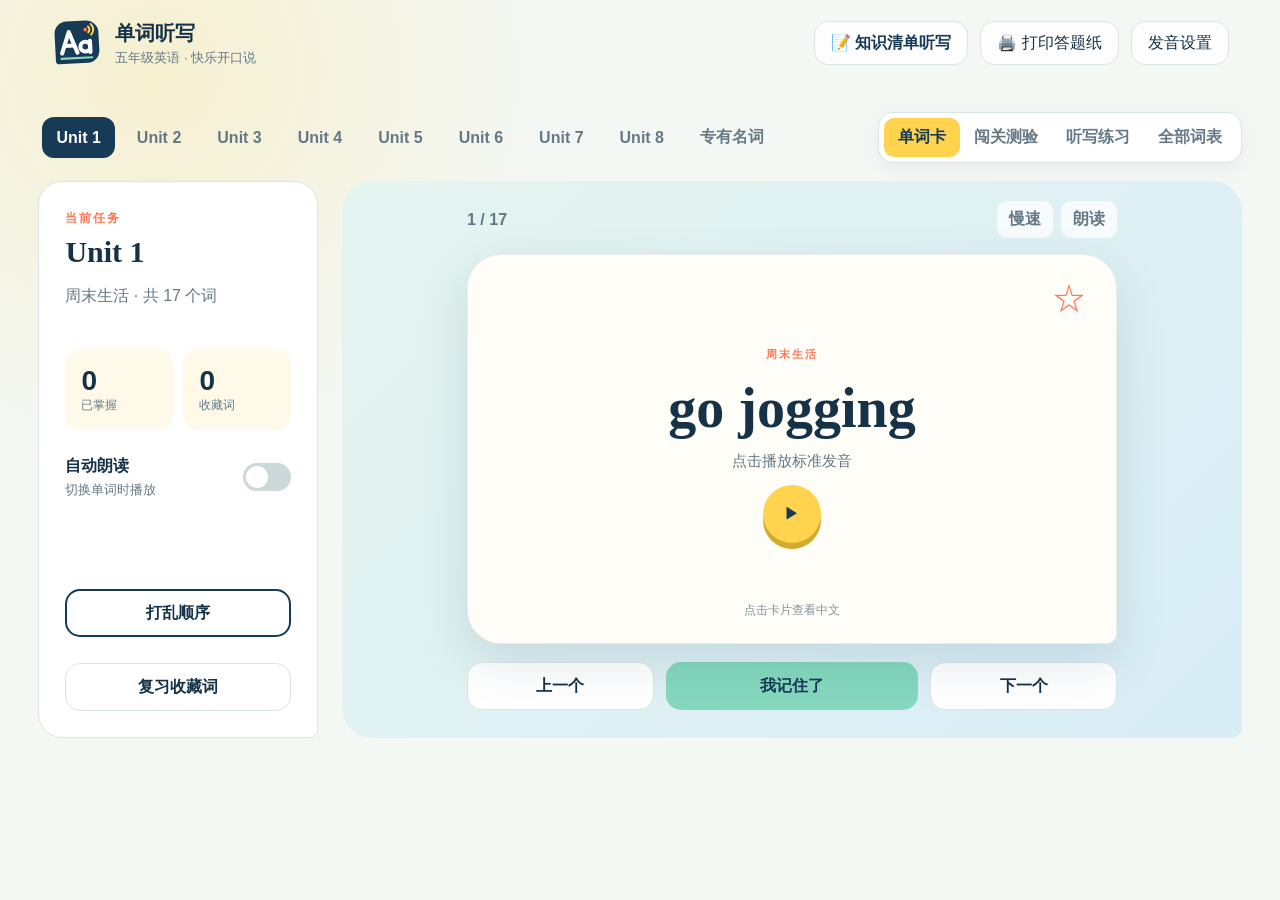
==== commit ca661da5: "feat: 添加图标和元数据，优化页面描述与分享功能" ====
--- a/index.html
+++ b/index.html
@@ -5,13 +5,49 @@
   <meta name="viewport" content="width=device-width, initial-scale=1">
   <meta name="theme-color" content="#173b57">
   <title>单词听写｜五年级英语</title>
+  <meta name="description" content="五年级英语单词听写 · 快乐开口说 · 单词卡 · 闯关测验 · 纸上听写 · 打印答题纸">
+  <meta name="apple-mobile-web-app-capable" content="yes">
+  <meta name="apple-mobile-web-app-status-bar-style" content="default">
+  <meta name="apple-mobile-web-app-title" content="单词听写">
+  <link rel="apple-touch-icon" href="logo-touch-icon.png?v=2">
+  <link rel="icon" href="logo.svg" type="image/svg+xml">
+  <link rel="alternate icon" href="logo-touch-icon.png?v=2" type="image/png">
+  <!-- 微信与社交分享元数据（全面支持 Open Graph、Schema.org 与国内浏览器） -->
+  <meta property="og:type" content="website">
+  <meta property="og:title" content="单词听写｜五年级英语">
+  <meta property="og:description" content="五年级英语单词听写 · 快乐开口说 · 单词卡 · 闯关测验 · 纸上听写 · 打印答题纸">
+  <meta property="og:image" content="logo.png?v=2">
+  <meta property="og:image:type" content="image/png">
+  <meta property="og:image:width" content="300">
+  <meta property="og:image:height" content="300">
+  <meta itemprop="name" content="单词听写｜五年级英语">
+  <meta itemprop="description" content="五年级英语单词听写 · 快乐开口说 · 单词卡 · 闯关测验 · 纸上听写 · 打印答题纸">
+  <meta itemprop="image" content="logo.png?v=2">
+  <meta name="thumbnail" content="logo.png?v=2">
+  <link rel="image_src" href="logo.png?v=2">
   <link rel="stylesheet" href="styles.css">
+  <script>
+    // 自动将分享 Meta 路径补全为当前访问环境的绝对 URL（兼容本地调试与线上部署）
+    (() => {
+      try {
+        const absUrl = new URL("logo.png?v=2", window.location.href).href;
+        document.querySelectorAll('meta[property="og:image"], meta[itemprop="image"], meta[name="thumbnail"], link[rel="image_src"]').forEach(el => {
+          if (el.tagName === "LINK") el.href = absUrl;
+          else el.content = absUrl;
+        });
+      } catch (e) {}
+    })();
+  </script>
 </head>
 <body>
+  <!-- 微信抓取首图：保留真实尺寸，图片使用当前相对路径 -->
+  <div style="position:absolute;top:-9999px;left:-9999px;overflow:hidden;" aria-hidden="true">
+    <img src="logo.png?v=2" width="300" height="300" alt="单词听写">
+  </div>
   <div class="app-shell" data-screen-label="单词学习主页">
     <header class="topbar">
       <a class="brand" href="#" aria-label="回到首页">
-        <span class="brand-mark" aria-hidden="true">Aa</span>
+        <img class="brand-mark" src="logo.svg" alt="" width="52" height="52">
         <span><strong>单词听写</strong><small>五年级英语 · 快乐开口说</small></span>
       </a>
       <div class="top-actions">
@@ -82,9 +118,9 @@
         </div>
       </section>
 
-      <section id="dictationView" class="dictation-view paper-dictation view" aria-label="全册顺序听写">
+      <section id="dictationView" class="dictation-view paper-dictation view" aria-label="按单元顺序听写">
         <div class="dictation-header">
-          <div><span class="panel-label">LISTEN &amp; WRITE</span><h2 id="dictationTitle">全册顺序听写</h2><p>所有单词按原顺序，每 5 个一组。每个中文自动播报两遍。</p></div>
+          <div><span class="panel-label">LISTEN &amp; WRITE</span><h2 id="dictationTitle">Unit 1 顺序听写</h2><p>当前单元的单词按原顺序，每 5 个一组。每个中文自动播报两遍。</p></div>
           <div class="dictation-settings">
             <label>分组<select id="dictationGroupSelect"></select></label>
             <label>两遍间隔<select id="dictationRepeatDelay"><option value="800">0.8 秒</option><option value="1200" selected>1.2 秒</option><option value="1800">1.8 秒</option></select></label>
--- a/styles.css
+++ b/styles.css
@@ -61,15 +61,10 @@
 }
 
 .brand-mark {
-  display:grid;
-  place-items:center;
-  width:48px;
-  height:48px;
-  background:var(--navy);
-  color:white;
-  border-radius:16px 16px 16px 5px;
-  font:900 20px/1 Georgia,serif;
-  transform:rotate(-3deg)
+  display:block;
+  flex:none;
+  width:52px;
+  height:52px
 }
 
 .brand strong,.brand small {
@@ -967,14 +962,6 @@
     scroll-behavior:auto!important;
     transition:none!important
   }
-}
-
-.control-deck.dictation-mode {
-  justify-content:flex-end
-}
-
-.control-deck.dictation-mode .unit-tabs {
-  display:none
 }
 
 .dictation-view {
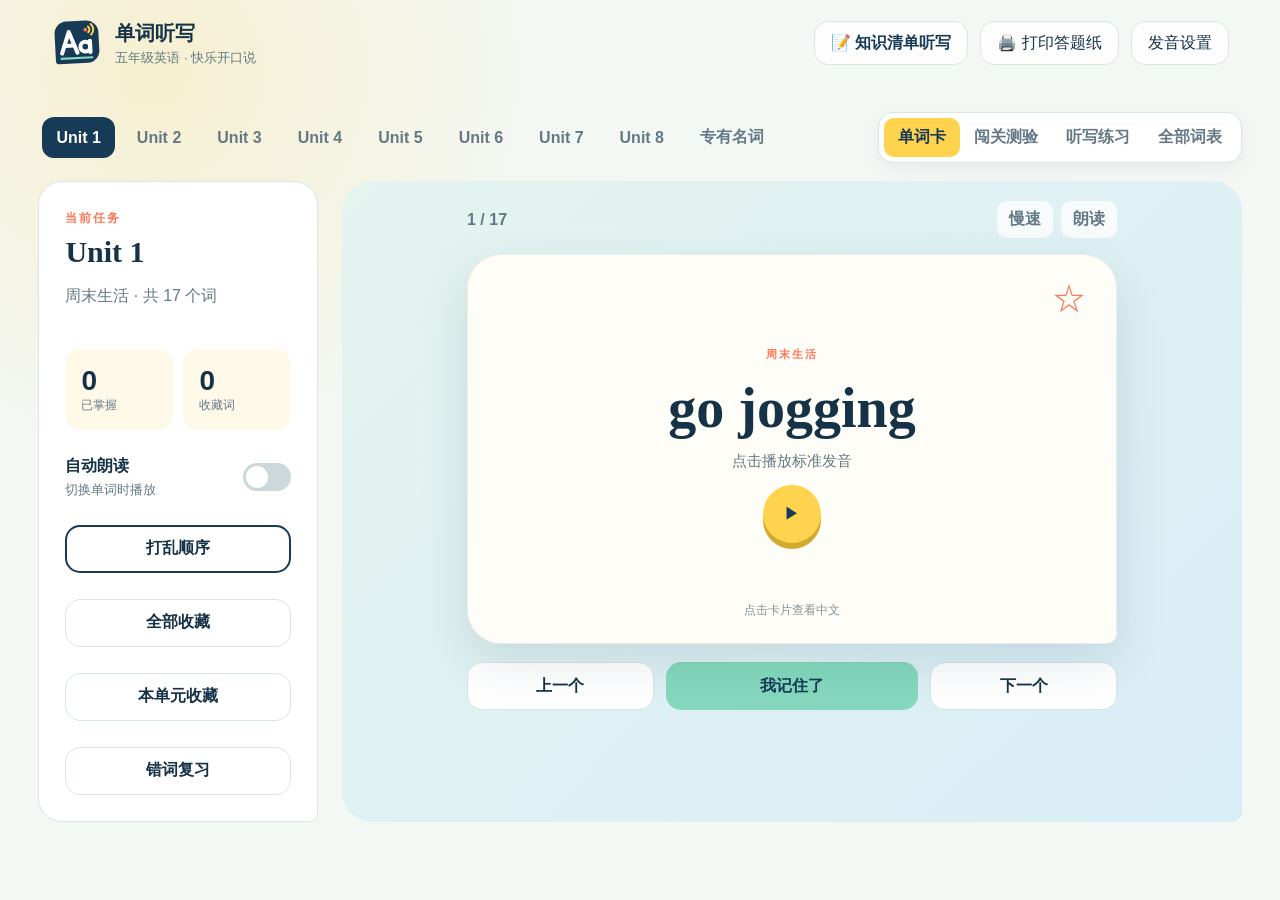
==== commit 82fa67e7: "feat: 增强数据存储与错误处理，添加复习功能，优化用户体验" ====
--- a/index.html
+++ b/index.html
@@ -13,31 +13,21 @@
   <link rel="icon" href="logo.svg" type="image/svg+xml">
   <link rel="alternate icon" href="logo-touch-icon.png?v=2" type="image/png">
   <!-- 微信与社交分享元数据（全面支持 Open Graph、Schema.org 与国内浏览器） -->
+  <!-- 抓取方不执行 JS，分享图必须写线上绝对地址 -->
   <meta property="og:type" content="website">
+  <meta property="og:url" content="https://words.yangbing.eu.org/">
   <meta property="og:title" content="单词听写｜五年级英语">
   <meta property="og:description" content="五年级英语单词听写 · 快乐开口说 · 单词卡 · 闯关测验 · 纸上听写 · 打印答题纸">
-  <meta property="og:image" content="logo.png?v=2">
+  <meta property="og:image" content="https://words.yangbing.eu.org/logo.png?v=2">
   <meta property="og:image:type" content="image/png">
   <meta property="og:image:width" content="300">
   <meta property="og:image:height" content="300">
   <meta itemprop="name" content="单词听写｜五年级英语">
   <meta itemprop="description" content="五年级英语单词听写 · 快乐开口说 · 单词卡 · 闯关测验 · 纸上听写 · 打印答题纸">
-  <meta itemprop="image" content="logo.png?v=2">
-  <meta name="thumbnail" content="logo.png?v=2">
-  <link rel="image_src" href="logo.png?v=2">
+  <meta itemprop="image" content="https://words.yangbing.eu.org/logo.png?v=2">
+  <meta name="thumbnail" content="https://words.yangbing.eu.org/logo.png?v=2">
+  <link rel="image_src" href="https://words.yangbing.eu.org/logo.png?v=2">
   <link rel="stylesheet" href="styles.css">
-  <script>
-    // 自动将分享 Meta 路径补全为当前访问环境的绝对 URL（兼容本地调试与线上部署）
-    (() => {
-      try {
-        const absUrl = new URL("logo.png?v=2", window.location.href).href;
-        document.querySelectorAll('meta[property="og:image"], meta[itemprop="image"], meta[name="thumbnail"], link[rel="image_src"]').forEach(el => {
-          if (el.tagName === "LINK") el.href = absUrl;
-          else el.content = absUrl;
-        });
-      } catch (e) {}
-    })();
-  </script>
 </head>
 <body>
   <!-- 微信抓取首图：保留真实尺寸，图片使用当前相对路径 -->
@@ -77,7 +67,10 @@
           </div>
           <label class="toggle-row"><span><strong>自动朗读</strong><small>切换单词时播放</small></span><input id="autoSpeak" type="checkbox"><i></i></label>
           <button class="shuffle-button" id="shuffleBtn" type="button">打乱顺序</button>
-          <button class="nav-button" id="reviewBtn" type="button">复习收藏词</button>
+          <button class="nav-button" id="reviewBtn" type="button">全部收藏</button>
+          <button class="nav-button" id="unitReviewBtn" type="button">本单元收藏</button>
+          <button class="nav-button" id="mistakeReviewBtn" type="button">错词复习</button>
+          <button class="nav-button" id="exitReviewBtn" type="button" hidden>返回单元学习</button>
         </aside>
 
         <div class="flashcard-stage">
@@ -128,7 +121,7 @@
           </div>
         </div>
         <div class="flashcard-stage dictation-stage">
-          <div class="card-counter dictation-meta"><strong id="dictationGroupLabel">第 1 组</strong><span><i id="dictationStatus"></i><b id="dictationPosition">1 / 5</b><button class="dictation-restart-btn" id="dictationRestartBtn" type="button" title="重来本组" aria-label="重来本组">↺</button></span></div>
+          <div class="card-counter dictation-meta"><strong id="dictationGroupLabel">第 1 组</strong><span><i id="dictationStatus" role="status" aria-live="polite"></i><b id="dictationPosition">1 / 5</b><button class="dictation-restart-btn" id="dictationRestartBtn" type="button" title="重来本组" aria-label="重来本组">↺</button></span></div>
           <div class="dictation-progress" id="dictationProgress" aria-hidden="true"></div>
 
           <article class="flashcard dictation-flashcard" id="dictationFlashcard" tabindex="0" aria-label="中文题目，点击卡片查看英文" title="点击卡片翻转（空格）">
--- a/styles.css
+++ b/styles.css
@@ -882,9 +882,13 @@
 
 @media(max-width:620px) {
   .topbar {
-    height:74px
-  }
-  .brand small,.icon-button {
+    height:auto;
+    min-height:74px;
+    flex-wrap:wrap;
+    gap:10px;
+    padding-block:10px
+  }
+  .brand small,.icon-button:not(#voiceSettingsBtn) {
     display:none
   }
   .hero {
@@ -1424,3 +1428,7 @@
     height: 30px;
   }
 }
+
+#exitReviewBtn[hidden] {
+  display:none
+}
